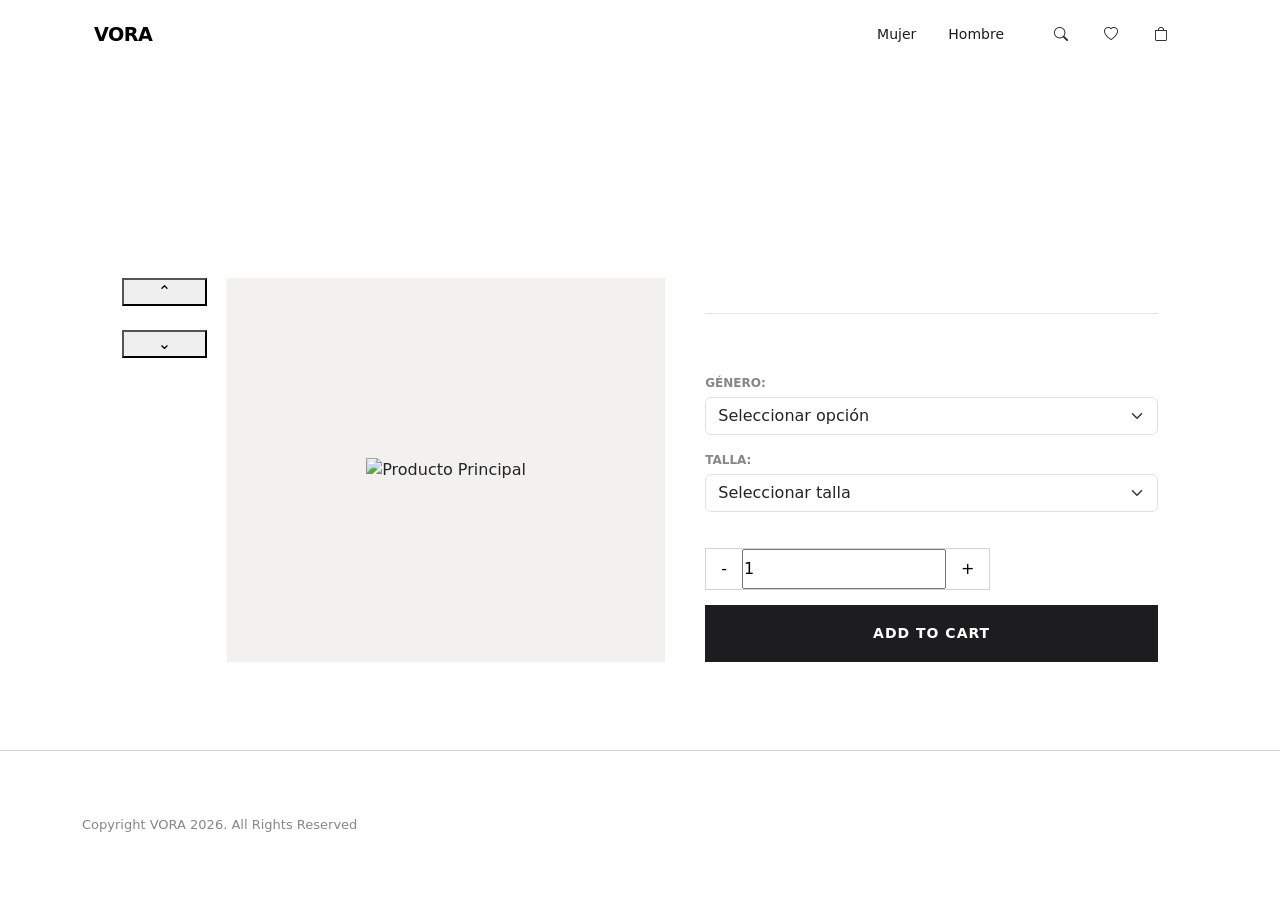
==== shoe-dark.html @ f0bed02d "Update y página de detalles" ====
<!DOCTYPE html>
<html lang="es">
<head>
    <meta charset="UTF-8">
    <meta name="viewport" content="width=device-width, initial-scale=1.0">
    <title>Vora Sport | Detalles</title>
    <link rel="stylesheet" href="style.css">
    <link rel="stylesheet" href="https://cdn.jsdelivr.net/npm/bootstrap-icons@1.11.0/font/bootstrap-icons.css">
    <link href="https://cdn.jsdelivr.net/npm/bootstrap@5.3.3/dist/css/bootstrap.min.css" rel="stylesheet">
</head>

<body>
    <nav class="navbar navbar-expand-lg fixed-top custom-navbar">
        <div class="container px-4">
            <a class="navbar-brand d-flex align-items-center" href="index.html">
                <span class="logo-text">VORA</span>
            </a>
            <div class="collapse navbar-collapse" id="navPrincipal">
                <ul class="navbar-nav ms-auto align-items-center">
                    <li class="nav-item"><a class="nav-link mx-2" href="#">Mujer</a></li>
                    <li class="nav-item"><a class="nav-link mx-2" href="#">Hombre</a></li>
                    <li class="nav-item ms-lg-3">
                        <a class="nav-link px-2" href="#"><i class="bi bi-search"></i></a>
                    </li>
                    <li class="nav-item">
                        <a class="nav-link px-2" href="#"><i class="bi bi-heart"></i></a>
                    </li>
                    <li class="nav-item">
                        <a class="nav-link px-2" href="#"><i class="bi bi-bag"></i></a>
                    </li>
                </ul>
            </div>
        </div>
    </nav>

    <div style="height: 100px;"></div>

    <main class="container my-5">
        <div class="product-details-container">
            <div class="gallery-column">
                <div class="thumbnails">
                    <button class="thumb-arrow up">&#8963;</button>
                    <div id="thumb-list"></div>
                    <button class="thumb-arrow down">&#8964;</button>
                </div>
                <div class="main-image">
                    <img id="detalle-imagen-principal" src="" alt="Producto Principal" class="img-fluid">
                </div>
            </div>

            <div class="info-column">
                <h1 id="detalle-titulo" class="headline-details"></h1>
                <p id="detalle-precio" class="price-details"></p>
                
                <ul id="detalle-specs" class="specs-list"></ul>

                <div class="options-group">
                    <label>Género:</label>
                    <select id="gender" class="form-select mb-3"><option>Seleccionar opción</option></select>
                    
                    <label>Talla:</label>
                    <select id="sizes" class="form-select mb-3"><option>Seleccionar talla</option></select>
                </div>

                <div class="purchase-actions">
                    <div class="quantity-selector">
                        <button class="btn-qty">-</button>
                        <input type="text" value="1" readonly>
                        <button class="btn-qty">+</button>
                    </div>
                    <button class="btn-add-cart">ADD TO CART</button>
                </div>
            </div>
        </div>
    </main>

    <footer class="footer-aura mt-5">
        <div class="container py-4">
            <div class="row">
                <div class="col-12 text-start">
                    <p class="mb-0 copyright-text">Copyright VORA 2026. All Rights Reserved</p>
                </div>
            </div>
        </div>
    </footer>

    <script src="detalles.js"></script>
    <script src="https://cdn.jsdelivr.net/npm/bootstrap@5.3.3/dist/js/bootstrap.bundle.min.js"></script>
</body>
</html>
---- style.css ----
:root {
    /* Fondos VORA (Basados en tu imagen) */
    --bg-main: #EBEAE6;        /* Tono arena/crema principal */
    --bg-card-light: #F2F1EE;  /* Blanco roto */
    --bg-stone: #D6D5D1;       /* Gris piedra cálido */
    --bg-white: #FFFFFF;
    
    /* Textos Estilo Apple/Axel */
    --text-header: #1D1D1F;    /* Negro Apple */
    --text-body: #424245;      /* Gris oscuro */
    --text-muted: #86868B;     /* Gris suave (Copyright) */
    
    /* Acentos */
    --apple-link: #0066CC;
    --btn-blue: #0071E3;
    --btn-select: #8eb2c5;     /* Color azul suave Axel */
    --accent-blue: #5a8ca5;    /* Azul acento para precios */
}

/* --- RESET & BASE --- */
* { 
    margin: 0; 
    padding: 0; 
    box-sizing: border-box; 
    -webkit-font-smoothing: antialiased; 
}

body {
    background-color: var(--bg-main);
    font-family: -apple-system, BlinkMacSystemFont, "SF Pro Display", sans-serif;
    color: var(--text-header);
    padding-top: 90px; 
    overflow-x: hidden;
}

/* --- NAVBAR (ESTILO AXEL + BLUR VORA) --- */
.custom-navbar {
    position: fixed;
    top: 0;
    width: 100%;
    height: 70px;
    background-color: rgba(255, 255, 255, 0.8) !important;
    backdrop-filter: saturate(180%) blur(20px);
    z-index: 9999;
    display: flex;
    align-items: center;
}

.logo-text {
    font-weight: 600;
    letter-spacing: -0.5px;
    font-size: 1.2rem;
    color: #000;
    text-decoration: none;
}

.custom-navbar .nav-link {
    color: var(--text-header) !important;
    font-size: 14px;
    font-weight: 400;
    transition: opacity 0.2s ease;
    margin: 0 10px;
    text-decoration: none;
}

/* --- SECCIÓN DETALLES DE PRODUCTO (NUEVO) --- */
.product-details-container {
    display: grid;
    grid-template-columns: 1.2fr 1fr;
    gap: 40px;
    background: var(--bg-white);
    padding: 40px;
    border-radius: 2px; /* Estilo minimalista */
    margin-top: 20px;
}

/* Galería Izquierda */
.gallery-column {
    display: flex;
    gap: 20px;
}

.thumbnails {
    display: flex;
    flex-direction: column;
    gap: 12px;
    width: 85px;
}

.thumbnails img {
    width: 100%;
    cursor: pointer;
    border: 1px solid transparent;
    background: var(--bg-card-light);
    transition: 0.3s ease;
}

.thumbnails img:hover {
    border-color: var(--accent-blue);
}

.main-image {
    flex-grow: 1;
    background: var(--bg-card-light);
    display: flex;
    align-items: center;
    justify-content: center;
    padding: 20px;
}

.main-image img {
    max-width: 100%;
    height: auto;
}

/* Info Derecha */
.info-column {
    display: flex;
    flex-direction: column;
}

#detalle-titulo {
    font-size: 2.2rem;
    font-weight: 600;
    letter-spacing: -0.02em;
    margin-bottom: 10px;
}

#detalle-precio {
    font-size: 1.4rem;
    color: var(--accent-blue);
    font-weight: 600;
    margin-bottom: 25px;
}

.specs-list {
    list-style: none;
    padding: 20px 0;
    border-top: 1px solid #e5e5e5;
    margin-bottom: 20px;
}

.specs-list li {
    font-size: 14px;
    color: var(--text-body);
    margin-bottom: 10px;
    display: flex;
    align-items: center;
}

.specs-list li::before {
    content: "•";
    color: var(--accent-blue);
    font-weight: bold;
    display: inline-block; 
    width: 1em;
}

/* Selectores y Botones */
.options-group label {
    font-size: 12px;
    text-transform: uppercase;
    font-weight: 600;
    color: var(--text-muted);
    margin-bottom: 5px;
    display: block;
}

.form-select {
    border-radius: 0;
    border: 1px solid #d2d2d7;
    font-size: 14px;
    padding: 10px;
}

.purchase-actions {
    display: flex;
    flex-direction: column;
    gap: 15px;
    margin-top: 20px;
}

.quantity-selector {
    display: flex;
    border: 1px solid #d2d2d7;
    width: fit-content;
}

.btn-qty {
    background: none;
    border: none;
    padding: 8px 15px;
    cursor: pointer;
}

.btn-add-cart {
    background-color: var(--text-header);
    color: var(--bg-white);
    border: none;
    padding: 18px;
    font-weight: 600;
    font-size: 14px;
    letter-spacing: 1px;
    cursor: pointer;
    transition: background 0.3s;
}

.btn-add-cart:hover {
    background-color: var(--text-body);
}

/* --- ELEMENTOS DEL INDEX (CHAPTERS, HERO, GRID) --- */
.chapter-nav { background: var(--bg-white); border-bottom: 1px solid #d2d2d7; padding: 10px 0; }
.chapter-content { display: flex; justify-content: center; overflow-x: auto; }
.chapter-list { display: flex; gap: 30px; list-style: none; padding: 10px 20px; }
.chapter-item { text-align: center; width: 90px; }
.icon-placeholder { width: 60px; height: 60px; background: var(--bg-card-light); border-radius: 50%; margin: 0 auto 8px; }

.hero { padding: 80px 20px; text-align: center; }
.headline-xl { font-size: 56px; font-weight: 700; }

.product-grid {
    display: grid;
    grid-template-columns: repeat(5, 1fr);
    gap: 15px;
    padding: 15px;
}

.product-card {
    background-color: var(--bg-white);
    padding: 20px;
    text-align: center;
    transition: transform 0.4s ease;
}

.product-card:hover { transform: translateY(-5px); }

/* --- FOOTER --- */
.footer-aura {
    background-color: var(--bg-white);
    border-top: 1px solid #d2d2d7;
    padding: 40px 20px;
    margin-top: 50px;
}

.copyright-text { color: var(--text-muted); font-size: 13px; }

/* --- RESPONSIVIDAD --- */
@media (max-width: 991px) {
    .product-details-container { grid-template-columns: 1fr; padding: 20px; }
    .product-grid { grid-template-columns: repeat(2, 1fr); }
}
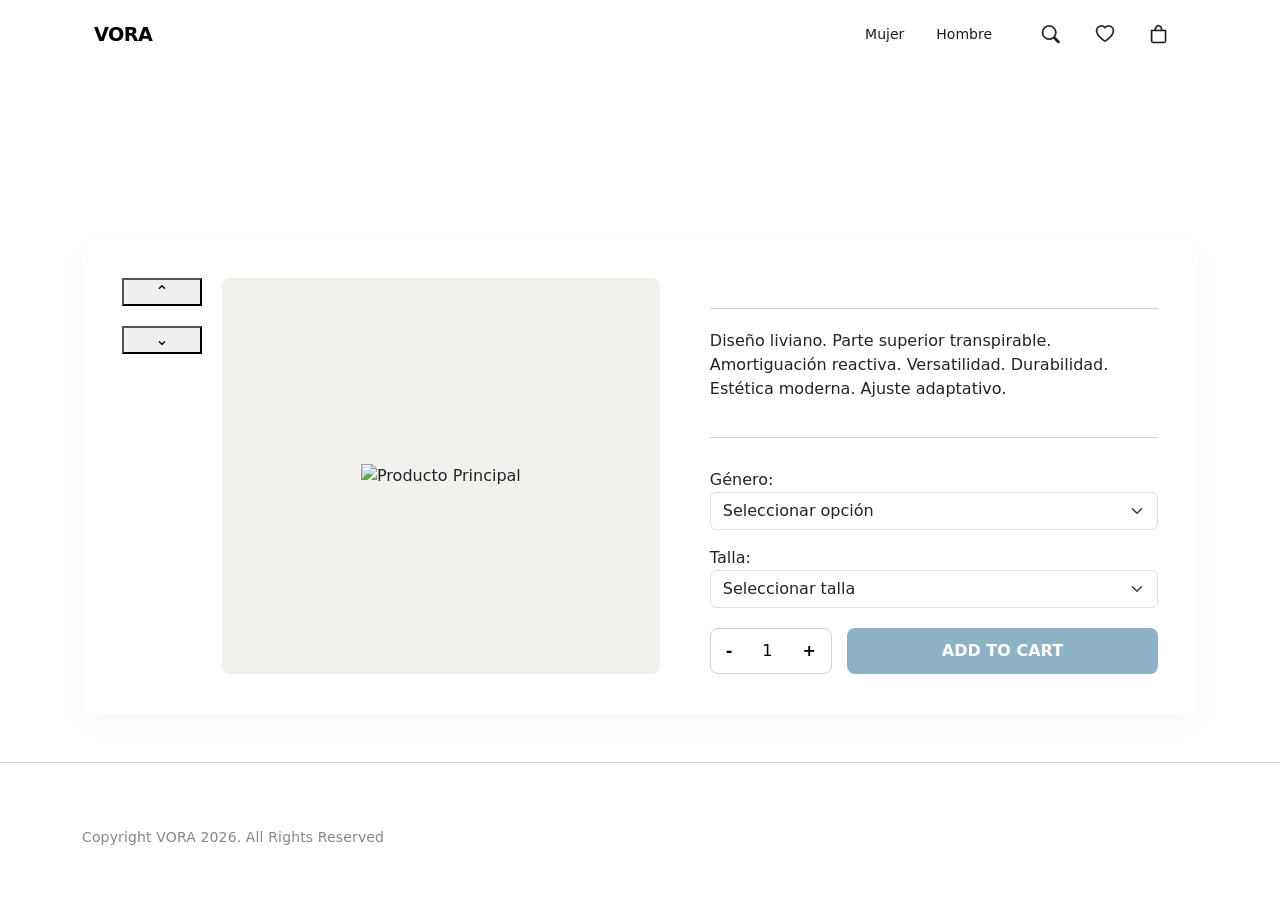
==== commit d7dfbcfc: "Agregó página de detalles" ====
--- a/shoe-dark.html
+++ b/shoe-dark.html
@@ -52,7 +52,16 @@
                 <h1 id="detalle-titulo" class="headline-details"></h1>
                 <p id="detalle-precio" class="price-details"></p>
                 
-                <ul id="detalle-specs" class="specs-list"></ul>
+                <ul id="detalle-specs" class="specs-list">
+
+                    <p>Diseño liviano.
+                        Parte superior transpirable.
+                        Amortiguación reactiva.
+                        Versatilidad.
+                        Durabilidad.
+                        Estética moderna.
+                        Ajuste adaptativo.</p>
+                </ul>
 
                 <div class="options-group">
                     <label>Género:</label>
--- a/style.css
+++ b/style.css
@@ -14,7 +14,6 @@
     --apple-link: #0066CC;
     --btn-blue: #0071E3;
     --btn-select: #8eb2c5;     /* Color azul suave Axel */
-    --accent-blue: #5a8ca5;    /* Azul acento para precios */
 }
 
 /* --- RESET & BASE --- */
@@ -26,10 +25,10 @@
 }
 
 body {
-    background-color: var(--bg-main);
+    background-color: var(--bg-main); /* Fondo orgánico unificado */
     font-family: -apple-system, BlinkMacSystemFont, "SF Pro Display", sans-serif;
     color: var(--text-header);
-    padding-top: 90px; 
+    padding-top: 90px; /* Espacio para la navbar fija de Axel */
     overflow-x: hidden;
 }
 
@@ -39,11 +38,19 @@
     top: 0;
     width: 100%;
     height: 70px;
-    background-color: rgba(255, 255, 255, 0.8) !important;
+     /*background-color: rgba(255, 255, 255, 0.8) !important; /* Blanco con transparencia */
     backdrop-filter: saturate(180%) blur(20px);
+    border-bottom: none !important;
+    box-shadow: none !important;
     z-index: 9999;
     display: flex;
     align-items: center;
+}
+
+.nav-logo {
+    height: 40px; /* Ajusta este valor hasta que se vea como quieres */
+    width: auto;   /* Esto asegura que el ancho sea proporcional */
+    margin-right: 10px; /* Espacio opcional entre el logo y el texto */
 }
 
 .logo-text {
@@ -63,190 +70,446 @@
     text-decoration: none;
 }
 
-/* --- SECCIÓN DETALLES DE PRODUCTO (NUEVO) --- */
-.product-details-container {
-    display: grid;
-    grid-template-columns: 1.2fr 1fr;
-    gap: 40px;
+.custom-navbar .nav-link:hover {
+    opacity: 0.6;
+}
+
+/* Iconos de la Navbar */
+.bi {
+    font-size: 1.1rem;
+    -webkit-text-stroke: 0.5px;
+}
+
+/* --- CHAPTER NAV (CARRUSEL) --- */
+.chapter-nav {
     background: var(--bg-white);
-    padding: 40px;
-    border-radius: 2px; /* Estilo minimalista */
-    margin-top: 20px;
-}
-
-/* Galería Izquierda */
-.gallery-column {
-    display: flex;
-    gap: 20px;
-}
-
-.thumbnails {
-    display: flex;
-    flex-direction: column;
-    gap: 12px;
-    width: 85px;
-}
-
-.thumbnails img {
-    width: 100%;
-    cursor: pointer;
-    border: 1px solid transparent;
+    border-bottom: 1px solid #d2d2d7;
+    padding: 10px 0;
+}
+
+.chapter-content {
+    max-width: 100%;
+    overflow-x: auto;
+    scrollbar-width: none; /* Firefox */
+    display: flex;
+    justify-content: center;
+}
+
+.chapter-content::-webkit-scrollbar { display: none; } /* Chrome/Safari */
+
+.chapter-list {
+    display: flex;
+    gap: 30px;
+    padding: 10px 20px;
+    list-style: none;
+    scroll-snap-type: x mandatory;
+}
+
+.chapter-item {
+    flex: 0 0 auto;
+    scroll-snap-align: center;
+    text-align: center;
+    width: 90px;
+}
+
+.chapter-item a { text-decoration: none; color: var(--text-header); }
+
+.icon-placeholder, .icon-circle {
+    width: 60px;
+    height: 60px;
     background: var(--bg-card-light);
-    transition: 0.3s ease;
-}
-
-.thumbnails img:hover {
-    border-color: var(--accent-blue);
-}
-
-.main-image {
-    flex-grow: 1;
-    background: var(--bg-card-light);
+    border-radius: 50%;
+    margin: 0 auto 8px;
     display: flex;
     align-items: center;
     justify-content: center;
-    padding: 20px;
-}
-
-.main-image img {
-    max-width: 100%;
-    height: auto;
-}
-
-/* Info Derecha */
-.info-column {
-    display: flex;
-    flex-direction: column;
-}
-
-#detalle-titulo {
-    font-size: 2.2rem;
-    font-weight: 600;
-    letter-spacing: -0.02em;
-    margin-bottom: 10px;
-}
-
-#detalle-precio {
-    font-size: 1.4rem;
-    color: var(--accent-blue);
-    font-weight: 600;
-    margin-bottom: 25px;
-}
-
-.specs-list {
-    list-style: none;
-    padding: 20px 0;
-    border-top: 1px solid #e5e5e5;
-    margin-bottom: 20px;
-}
-
-.specs-list li {
-    font-size: 14px;
-    color: var(--text-body);
-    margin-bottom: 10px;
-    display: flex;
-    align-items: center;
-}
-
-.specs-list li::before {
-    content: "•";
-    color: var(--accent-blue);
-    font-weight: bold;
-    display: inline-block; 
-    width: 1em;
-}
-
-/* Selectores y Botones */
-.options-group label {
-    font-size: 12px;
-    text-transform: uppercase;
-    font-weight: 600;
-    color: var(--text-muted);
-    margin-bottom: 5px;
-    display: block;
-}
-
-.form-select {
-    border-radius: 0;
-    border: 1px solid #d2d2d7;
-    font-size: 14px;
-    padding: 10px;
-}
-
-.purchase-actions {
-    display: flex;
-    flex-direction: column;
-    gap: 15px;
-    margin-top: 20px;
-}
-
-.quantity-selector {
-    display: flex;
-    border: 1px solid #d2d2d7;
-    width: fit-content;
-}
-
-.btn-qty {
-    background: none;
-    border: none;
-    padding: 8px 15px;
-    cursor: pointer;
-}
-
-.btn-add-cart {
-    background-color: var(--text-header);
-    color: var(--bg-white);
-    border: none;
-    padding: 18px;
-    font-weight: 600;
-    font-size: 14px;
-    letter-spacing: 1px;
-    cursor: pointer;
-    transition: background 0.3s;
-}
-
-.btn-add-cart:hover {
-    background-color: var(--text-body);
-}
-
-/* --- ELEMENTOS DEL INDEX (CHAPTERS, HERO, GRID) --- */
-.chapter-nav { background: var(--bg-white); border-bottom: 1px solid #d2d2d7; padding: 10px 0; }
-.chapter-content { display: flex; justify-content: center; overflow-x: auto; }
-.chapter-list { display: flex; gap: 30px; list-style: none; padding: 10px 20px; }
-.chapter-item { text-align: center; width: 90px; }
-.icon-placeholder { width: 60px; height: 60px; background: var(--bg-card-light); border-radius: 50%; margin: 0 auto 8px; }
-
-.hero { padding: 80px 20px; text-align: center; }
-.headline-xl { font-size: 56px; font-weight: 700; }
-
+    font-size: 24px;
+    transition: transform 0.2s ease;
+}
+
+.chapter-item:hover .icon-placeholder,
+.chapter-item:hover .icon-circle {
+    transform: scale(1.1);
+}
+
+.chapter-label { font-size: 11px; font-weight: 400; }
+
+/* --- HERO --- */
+.hero {
+    padding: 80px 20px;
+    text-align: center;
+    background-color: var(--bg-main);
+}
+
+.headline-xl { font-size: 56px; font-weight: 700; letter-spacing: -0.015em; }
+.subheadline { font-size: 24px; color: var(--text-body); margin: 10px 0 30px; }
+
+/* --- PRODUCT GRID & CARDS (STOCK DE TENIS) --- */
+/* 1. Mantenemos tu grid pero lo hacemos flexible */
 .product-grid {
     display: grid;
-    grid-template-columns: repeat(5, 1fr);
+    grid-template-columns: repeat(4, 1fr);
     gap: 15px;
     padding: 15px;
-}
-
+    background-color: var(--bg-main);
+}
+
+/* 2. Tu card con el efecto de elevación intacto */
 .product-card {
     background-color: var(--bg-white);
+    border: none;
     padding: 20px;
     text-align: center;
-    transition: transform 0.4s ease;
-}
-
-.product-card:hover { transform: translateY(-5px); }
-
-/* --- FOOTER --- */
+    display: flex;
+    flex-direction: column;
+    height: 100%;
+    transition: transform 0.4s cubic-bezier(0.165, 0.84, 0.44, 1),
+                box-shadow 0.4s cubic-bezier(0.165, 0.84, 0.44, 1);
+    cursor: pointer;
+    position: relative;
+}
+
+.product-card:hover {
+    transform: translateY(-10px);
+    box-shadow: 0 15px 35px rgba(0, 0, 0, 0.08); /* Sombra un poco más marcada para el hover */
+}
+
+/* 3. El contenedor de la imagen */
+.product-image-wrapper {
+    aspect-ratio: 1 / 1;
+    display: flex;
+    align-items: center;
+    justify-content: center;
+    margin-bottom: 15px;
+    background-color: #f9f9f9;
+    border-radius: 4px;
+    overflow: hidden;
+    position: relative; /* Por si decides usar el método absolute después */
+}
+
+/* 4. LA CLAVE: La imagen con transición de opacidad para el JS */
+.product-img {
+    width: 100%;
+    height: 100%;
+    object-fit: contain;
+    transition: opacity 0.3s ease-in-out; /* Esta línea hace que el cambio de JS sea suave */
+    will-change: opacity;
+}
+
+/* 5. Textos y precios */
+.product-title { 
+    font-size: 1.1rem; 
+    font-weight: 500; 
+    color: #333; 
+    margin-bottom: 8px; 
+}
+
+.product-price { 
+    font-size: 1rem; 
+    color: #5a8ca5; 
+    font-weight: 600; 
+    margin-bottom: 15px; 
+}
+
+/* 6. Lista de especificaciones (Opcional por si la usas) */
+.product-specs {
+    list-style: none;
+    padding: 0;
+    margin-bottom: 20px;
+    font-size: 0.85rem;
+    color: #777;
+    flex-grow: 1; /* Esto empuja el botón siempre al fondo de la card */
+}
+
+/* 7. El botón con tu variable de color */
+.btn-select {
+    background-color: var(--btn-select);
+    color: white;
+    border: none;
+    padding: 10px 20px;
+    font-size: 0.8rem;
+    font-weight: bold;
+    letter-spacing: 1px;
+    text-transform: uppercase;
+    cursor: pointer;
+    transition: background-color 0.3s ease, transform 0.2s ease;
+    margin-top: auto; /* Asegura alineación aunque los textos varíen */
+}
+
+.btn-select:hover { 
+    background-color: #7a9eb0;
+    transform: scale(1.02); /* Pequeño feedback al pasar sobre el botón */
+}
+
+/* --- FOOTER AURA (AXEL) --- */
 .footer-aura {
     background-color: var(--bg-white);
     border-top: 1px solid #d2d2d7;
     padding: 40px 20px;
-    margin-top: 50px;
-}
-
-.copyright-text { color: var(--text-muted); font-size: 13px; }
+    text-align: center;
+}
+
+.copyright-text {
+    color: var(--text-muted);
+    font-size: 14px;
+    font-weight: 400;
+    letter-spacing: 0.01em;
+}
 
 /* --- RESPONSIVIDAD --- */
+@media (max-width: 991.98px) {
+    .product-grid { grid-template-columns: repeat(2, 1fr); }
+    .navbar-nav { background-color: white; padding: 20px; text-align: center; }
+}
+
+@media (max-width: 600px) {
+    .product-grid { grid-template-columns: 1fr; }
+    .headline-xl { font-size: 38px; }
+}
+
+/*video centro*/
+.hero-video-container {
+    position: relative; 
+    width: 100%;
+    max-width: 1000px; 
+    margin: 40px auto; 
+    padding: 0 15px;
+}
+
+.hero-video {
+    width: 100%;
+    height: auto;
+    display: block;
+    border-radius: 12px; 
+    box-shadow: 0 10px 30px rgba(0,0,0,0.05); 
+    object-fit: cover;
+}
+
+.video-overlay-text {
+    position: absolute;
+    bottom: 6%; 
+    left: 50%;
+    transform: translateX(-50%);
+    text-align: center;
+    color: white;
+    width: 80%;
+    padding: 15px;
+    backdrop-filter: none;
+}
+
+.video-overlay-text h1 {
+    font-size: 2.5rem;
+    font-weight: 700;
+    letter-spacing: -1px; 
+    margin-bottom: 10px;
+    color: #ffffff;
+}
+
+.video-overlay-text p {
+    font-size: 2.1rem;
+    color: #ffffff;
+    margin-bottom: 20px;
+}
+
+.links {
+    display: flex;
+    justify-content: center;
+    gap: 20px;
+}
+
+.btn-link {
+    font-size: 1.1rem;
+    color: #ffffff;
+    text-decoration: none;
+    font-weight: 500;
+    transition: color 0.2s ease;
+}
+
+.btn-link:hover {
+    color: #004499;
+    text-decoration: underline;
+}
+
+/* Sección envío y contacto */
+
+/* Color gris claro de fondo para la sección*/
+.services-section {
+    background-color: var(--bg-main);
+}
+
+/* Color de los íconos */
+.services-section .bi {
+    color: #1d1d1f;
+}
+
+/* Títulos y textos */
+.services-section h3 {
+    color: #1d1d1f;
+}
+
+.services-section p {
+    line-height: 1.5;
+    max-width: 280px; /* Limitamos el ancho del texto para que se vea centrado y ordenado */
+    margin-left: auto;
+    margin-right: auto;
+}
+
+/* Estilo del enlace (Link) */
+.custom-link {
+    color: #0066cc;
+    font-size: 14px;
+}
+
+.custom-link:hover {
+    text-decoration: underline !important;
+}
+
+/* ==========================================================================
+   ESTILOS PARA LA PÁGINA DE DETALLES (shoe-dark.html)
+   ========================================================================== */
+
+/* Contenedor principal de detalles */
+.product-details-container {
+    display: grid;
+    grid-template-columns: 1.2fr 1fr;
+    gap: 50px;
+    background: var(--bg-white);
+    padding: 40px;
+    border-radius: 12px;
+    box-shadow: 0 10px 30px rgba(0,0,0,0.03);
+}
+
+/* Galería de imágenes */
+.gallery-column {
+    display: flex;
+    gap: 20px;
+}
+
+.thumbnails {
+    display: flex;
+    flex-direction: column;
+    gap: 10px;
+    width: 80px;
+}
+
+#thumb-list img {
+    width: 100%;
+    aspect-ratio: 1;
+    object-fit: cover;
+    cursor: pointer;
+    border: 1px solid transparent;
+    border-radius: 4px;
+    background: var(--bg-card-light);
+    transition: 0.2s;
+}
+
+#thumb-list img:hover {
+    border-color: var(--accent-blue);
+}
+
+.main-image {
+    flex-grow: 1;
+    background: var(--bg-card-light);
+    border-radius: 8px;
+    display: flex;
+    align-items: center;
+    justify-content: center;
+    padding: 20px;
+}
+
+/* Columna de información */
+.headline-details {
+    font-size: 2.5rem;
+    font-weight: 700;
+    margin-bottom: 10px;
+    color: var(--text-header);
+}
+
+.price-details {
+    font-size: 1.5rem;
+    color: var(--accent-blue);
+    font-weight: 600;
+    margin-bottom: 30px;
+}
+
+.specs-list {
+    list-style: none;
+    padding: 20px 0;
+    border-top: 1px solid #d2d2d7;
+    border-bottom: 1px solid #d2d2d7;
+    margin-bottom: 30px;
+}
+
+.specs-list li {
+    font-size: 0.95rem;
+    color: var(--text-body);
+    margin-bottom: 8px;
+    display: flex;
+    align-items: center;
+}
+
+.specs-list li::before {
+    content: "•";
+    color: var(--btn-select);
+    font-weight: bold;
+    margin-right: 10px;
+}
+
+/* Botones y Selectores */
+.purchase-actions {
+    display: flex;
+    gap: 15px;
+    margin-top: 20px;
+}
+
+.quantity-selector {
+    display: flex;
+    border: 1px solid #d2d2d7;
+    border-radius: 8px;
+    overflow: hidden;
+}
+
+.btn-qty {
+    background: none;
+    border: none;
+    padding: 10px 15px;
+    cursor: pointer;
+    font-weight: bold;
+}
+
+.quantity-selector input {
+    width: 40px;
+    text-align: center;
+    border: none;
+    background: none;
+}
+
+.btn-add-cart {
+    flex-grow: 1;
+    background-color: var(--btn-select);
+    color: white;
+    border: none;
+    border-radius: 8px;
+    font-weight: 600;
+    transition: 0.3s;
+}
+
+.btn-add-cart:hover {
+    background-color: #7a9eb0;
+}
+
+/* Responsividad para la página de detalles */
 @media (max-width: 991px) {
-    .product-details-container { grid-template-columns: 1fr; padding: 20px; }
-    .product-grid { grid-template-columns: repeat(2, 1fr); }
+    .product-details-container {
+        grid-template-columns: 1fr;
+        padding: 20px;
+    }
+    .gallery-column {
+        flex-direction: column-reverse;
+    }
+    .thumbnails {
+        flex-direction: row;
+        width: 100%;
+        overflow-x: auto;
+    }
 }
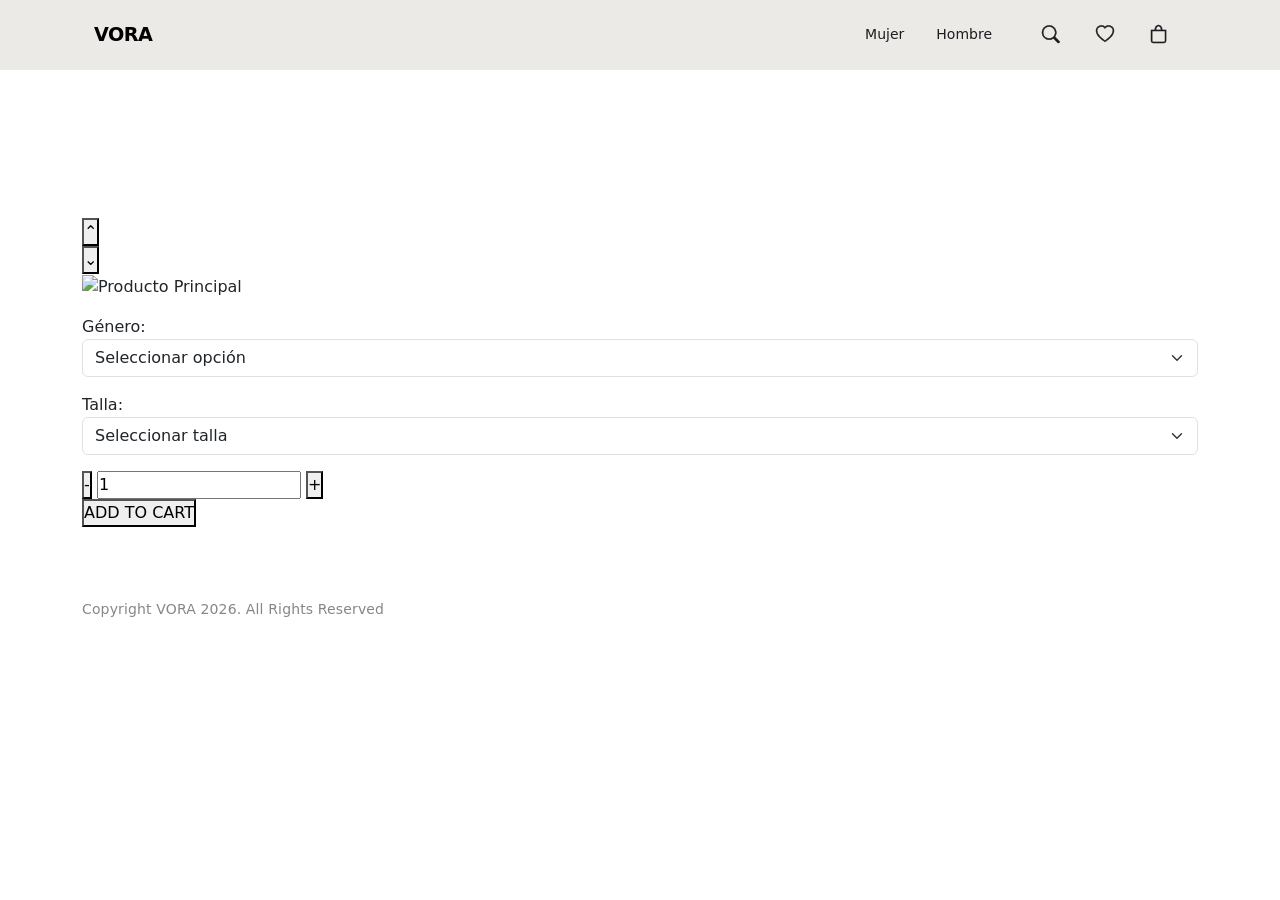
==== commit 32d265e5: "Revertí a una versión previa" ====
--- a/shoe-dark.html
+++ b/shoe-dark.html
@@ -52,16 +52,7 @@
                 <h1 id="detalle-titulo" class="headline-details"></h1>
                 <p id="detalle-precio" class="price-details"></p>
                 
-                <ul id="detalle-specs" class="specs-list">
-
-                    <p>Diseño liviano.
-                        Parte superior transpirable.
-                        Amortiguación reactiva.
-                        Versatilidad.
-                        Durabilidad.
-                        Estética moderna.
-                        Ajuste adaptativo.</p>
-                </ul>
+                <ul id="detalle-specs" class="specs-list"></ul>
 
                 <div class="options-group">
                     <label>Género:</label>
--- a/style.css
+++ b/style.css
@@ -28,7 +28,7 @@
     background-color: var(--bg-main); /* Fondo orgánico unificado */
     font-family: -apple-system, BlinkMacSystemFont, "SF Pro Display", sans-serif;
     color: var(--text-header);
-    padding-top: 90px; /* Espacio para la navbar fija de Axel */
+    padding-top: 70px; /* Espacio para la navbar fija de Axel */
     overflow-x: hidden;
 }
 
@@ -38,7 +38,7 @@
     top: 0;
     width: 100%;
     height: 70px;
-     /*background-color: rgba(255, 255, 255, 0.8) !important; /* Blanco con transparencia */
+    background-color: var(--bg-main);
     backdrop-filter: saturate(180%) blur(20px);
     border-bottom: none !important;
     box-shadow: none !important;
@@ -82,9 +82,9 @@
 
 /* --- CHAPTER NAV (CARRUSEL) --- */
 .chapter-nav {
-    background: var(--bg-white);
-    border-bottom: 1px solid #d2d2d7;
-    padding: 10px 0;
+    background: var(--bg-main);/*var(--bg-white);*/
+    /*border-bottom: 1px solid #d2d2d7;*/
+    /*padding: 0px 0;*/
 }
 
 .chapter-content {
@@ -100,7 +100,7 @@
 .chapter-list {
     display: flex;
     gap: 30px;
-    padding: 10px 20px;
+    padding: 0px 20px;
     list-style: none;
     scroll-snap-type: x mandatory;
 }
@@ -244,8 +244,8 @@
 /* --- FOOTER AURA (AXEL) --- */
 .footer-aura {
     background-color: var(--bg-white);
-    border-top: 1px solid #d2d2d7;
-    padding: 40px 20px;
+    /*border-top: 1px solid #d2d2d7;*/
+    padding: 0px 20px;
     text-align: center;
 }
 
@@ -363,153 +363,4 @@
 .custom-link:hover {
     text-decoration: underline !important;
 }
-
-/* ==========================================================================
-   ESTILOS PARA LA PÁGINA DE DETALLES (shoe-dark.html)
-   ========================================================================== */
-
-/* Contenedor principal de detalles */
-.product-details-container {
-    display: grid;
-    grid-template-columns: 1.2fr 1fr;
-    gap: 50px;
-    background: var(--bg-white);
-    padding: 40px;
-    border-radius: 12px;
-    box-shadow: 0 10px 30px rgba(0,0,0,0.03);
-}
-
-/* Galería de imágenes */
-.gallery-column {
-    display: flex;
-    gap: 20px;
-}
-
-.thumbnails {
-    display: flex;
-    flex-direction: column;
-    gap: 10px;
-    width: 80px;
-}
-
-#thumb-list img {
-    width: 100%;
-    aspect-ratio: 1;
-    object-fit: cover;
-    cursor: pointer;
-    border: 1px solid transparent;
-    border-radius: 4px;
-    background: var(--bg-card-light);
-    transition: 0.2s;
-}
-
-#thumb-list img:hover {
-    border-color: var(--accent-blue);
-}
-
-.main-image {
-    flex-grow: 1;
-    background: var(--bg-card-light);
-    border-radius: 8px;
-    display: flex;
-    align-items: center;
-    justify-content: center;
-    padding: 20px;
-}
-
-/* Columna de información */
-.headline-details {
-    font-size: 2.5rem;
-    font-weight: 700;
-    margin-bottom: 10px;
-    color: var(--text-header);
-}
-
-.price-details {
-    font-size: 1.5rem;
-    color: var(--accent-blue);
-    font-weight: 600;
-    margin-bottom: 30px;
-}
-
-.specs-list {
-    list-style: none;
-    padding: 20px 0;
-    border-top: 1px solid #d2d2d7;
-    border-bottom: 1px solid #d2d2d7;
-    margin-bottom: 30px;
-}
-
-.specs-list li {
-    font-size: 0.95rem;
-    color: var(--text-body);
-    margin-bottom: 8px;
-    display: flex;
-    align-items: center;
-}
-
-.specs-list li::before {
-    content: "•";
-    color: var(--btn-select);
-    font-weight: bold;
-    margin-right: 10px;
-}
-
-/* Botones y Selectores */
-.purchase-actions {
-    display: flex;
-    gap: 15px;
-    margin-top: 20px;
-}
-
-.quantity-selector {
-    display: flex;
-    border: 1px solid #d2d2d7;
-    border-radius: 8px;
-    overflow: hidden;
-}
-
-.btn-qty {
-    background: none;
-    border: none;
-    padding: 10px 15px;
-    cursor: pointer;
-    font-weight: bold;
-}
-
-.quantity-selector input {
-    width: 40px;
-    text-align: center;
-    border: none;
-    background: none;
-}
-
-.btn-add-cart {
-    flex-grow: 1;
-    background-color: var(--btn-select);
-    color: white;
-    border: none;
-    border-radius: 8px;
-    font-weight: 600;
-    transition: 0.3s;
-}
-
-.btn-add-cart:hover {
-    background-color: #7a9eb0;
-}
-
-/* Responsividad para la página de detalles */
-@media (max-width: 991px) {
-    .product-details-container {
-        grid-template-columns: 1fr;
-        padding: 20px;
-    }
-    .gallery-column {
-        flex-direction: column-reverse;
-    }
-    .thumbnails {
-        flex-direction: row;
-        width: 100%;
-        overflow-x: auto;
-    }
-}+/* Sección envío y contacto*/
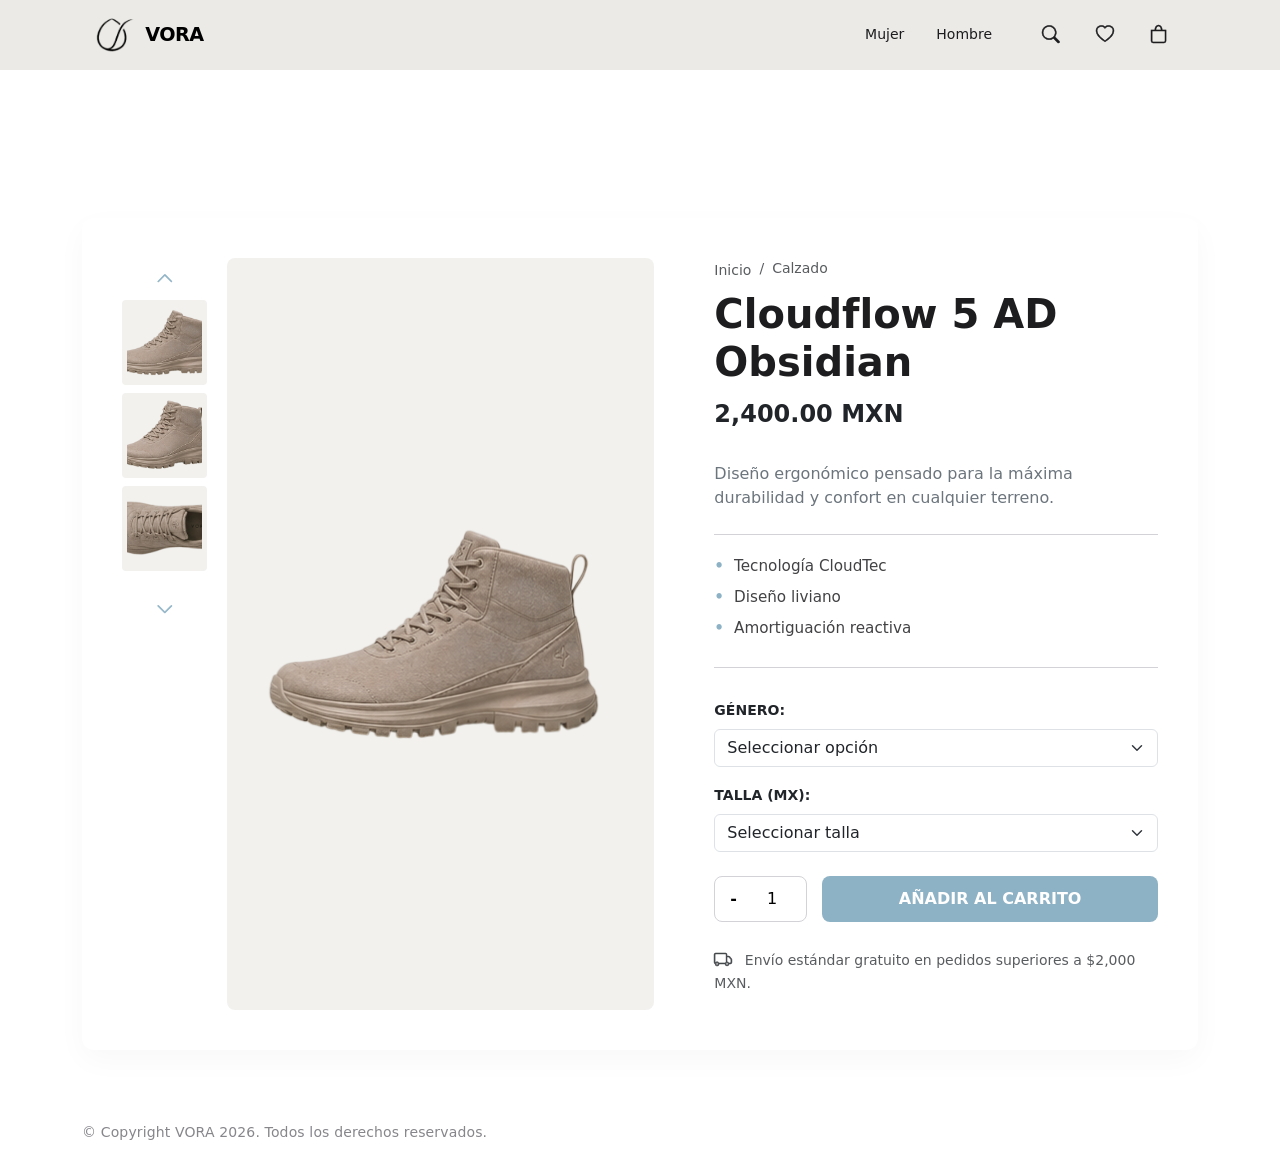
==== commit 186808c6: "Ajustes finales página de detalles" ====
--- a/shoe-dark.html
+++ b/shoe-dark.html
@@ -3,18 +3,25 @@
 <head>
     <meta charset="UTF-8">
     <meta name="viewport" content="width=device-width, initial-scale=1.0">
-    <title>Vora Sport | Detalles</title>
+    <title>Vora Sport | Detalles de Producto</title>
     <link rel="stylesheet" href="style.css">
     <link rel="stylesheet" href="https://cdn.jsdelivr.net/npm/bootstrap-icons@1.11.0/font/bootstrap-icons.css">
     <link href="https://cdn.jsdelivr.net/npm/bootstrap@5.3.3/dist/css/bootstrap.min.css" rel="stylesheet">
 </head>
 
-<body>
+<body id="page-details"> 
     <nav class="navbar navbar-expand-lg fixed-top custom-navbar">
         <div class="container px-4">
             <a class="navbar-brand d-flex align-items-center" href="index.html">
+                <img src="./Stock/logo.png" class="nav-logo" alt="Logo VORA">
                 <span class="logo-text">VORA</span>
+                
             </a>
+
+            </a>
+            <button class="navbar-toggler" type="button" data-bs-toggle="collapse" data-bs-target="#navPrincipal">
+                <span class="navbar-toggler-icon"></span>
+            </button>
             <div class="collapse navbar-collapse" id="navPrincipal">
                 <ul class="navbar-nav ms-auto align-items-center">
                     <li class="nav-item"><a class="nav-link mx-2" href="#">Mujer</a></li>
@@ -39,36 +46,69 @@
         <div class="product-details-container">
             <div class="gallery-column">
                 <div class="thumbnails">
-                    <button class="thumb-arrow up">&#8963;</button>
+                    <button class="thumb-arrow up" id="prevBtn" title="Anterior">
+                        <i class="bi bi-chevron-up"></i>
+                    </button>
+                    
                     <div id="thumb-list"></div>
-                    <button class="thumb-arrow down">&#8964;</button>
+                    
+                    <button class="thumb-arrow down" id="nextBtn" title="Siguiente">
+                        <i class="bi bi-chevron-down"></i>
+                    </button>
                 </div>
+                
                 <div class="main-image">
-                    <img id="detalle-imagen-principal" src="" alt="Producto Principal" class="img-fluid">
+                    <img id="detalle-imagen-principal" src="Stock/bota cafe 1.png" alt="Producto Principal" class="img-fluid">
                 </div>
             </div>
 
             <div class="info-column">
-                <h1 id="detalle-titulo" class="headline-details"></h1>
+                <nav aria-label="breadcrumb">
+                    <ol class="breadcrumb mb-2">
+                        <li class="breadcrumb-item"><a href="index.html" class="text-decoration-none text-muted small">Inicio</a></li>
+                        <li class="breadcrumb-item active small" aria-current="page">Calzado</li>
+                    </ol>
+                </nav>
+
+                <h1 id="detalle-titulo" class="headline-details">Cargando producto...</h1>
                 <p id="detalle-precio" class="price-details"></p>
                 
-                <ul id="detalle-specs" class="specs-list"></ul>
+                <div class="description-text mb-4">
+                    <p class="text-secondary">Diseño ergonómico pensado para la máxima durabilidad y confort en cualquier terreno.</p>
+                </div>
+
+                <ul id="detalle-specs" class="specs-list">
+                    </ul>
 
                 <div class="options-group">
-                    <label>Género:</label>
-                    <select id="gender" class="form-select mb-3"><option>Seleccionar opción</option></select>
+                    <label class="form-label small fw-bold text-uppercase">Género:</label>
+                    <select id="gender" class="form-select mb-3">
+                        <option selected disabled>Seleccionar opción</option>
+                        <option value="hombre">Hombre</option>
+                        <option value="mujer">Mujer</option>
+                    </select>
                     
-                    <label>Talla:</label>
-                    <select id="sizes" class="form-select mb-3"><option>Seleccionar talla</option></select>
+                    <label class="form-label small fw-bold text-uppercase">Talla (MX):</label>
+                    <select id="sizes" class="form-select mb-3">
+                        <option selected disabled>Seleccionar talla</option>
+                        <option>25</option>
+                        <option>26</option>
+                        <option>27</option>
+                        <option>28</option>
+                    </select>
                 </div>
 
-                <div class="purchase-actions">
+                <div class="purchase-actions mt-4">
                     <div class="quantity-selector">
-                        <button class="btn-qty">-</button>
-                        <input type="text" value="1" readonly>
-                        <button class="btn-qty">+</button>
+                        <button class="btn-qty" type="button" id="minus-btn">-</button>
+                        <input type="text" value="1" readonly id="qty-input">
+                        <button class="btn-qty" type="button" id="plus-btn">+</button>
                     </div>
-                    <button class="btn-add-cart">ADD TO CART</button>
+                    <button class="btn-add-cart w-100">AÑADIR AL CARRITO</button>
+                </div>
+                
+                <div class="delivery-info mt-4">
+                    <p class="small text-muted"><i class="bi bi-truck me-2"></i> Envío estándar gratuito en pedidos superiores a $2,000 MXN.</p>
                 </div>
             </div>
         </div>
@@ -76,15 +116,15 @@
 
     <footer class="footer-aura mt-5">
         <div class="container py-4">
-            <div class="row">
-                <div class="col-12 text-start">
-                    <p class="mb-0 copyright-text">Copyright VORA 2026. All Rights Reserved</p>
+            <div class="row align-items-center">
+                <div class="col-md-6 text-center text-md-start">
+                    <p class="mb-0 copyright-text">© Copyright VORA 2026. Todos los derechos reservados.</p>
                 </div>
             </div>
         </div>
     </footer>
 
-    <script src="detalles.js"></script>
+    <script src="script.js"></script>
     <script src="https://cdn.jsdelivr.net/npm/bootstrap@5.3.3/dist/js/bootstrap.bundle.min.js"></script>
 </body>
 </html>
--- a/style.css
+++ b/style.css
@@ -364,3 +364,198 @@
     text-decoration: underline !important;
 }
 /* Sección envío y contacto*/
+
+
+/* ==========================================================================
+   ESTILOS PARA LA PÁGINA DE DETALLES (shoe-dark.html)
+   ========================================================================== */
+/* Contenedor principal de detalles */
+.product-details-container {
+    display: grid;
+    grid-template-columns: 1.2fr 1fr;
+    gap: 50px;
+    background: var(--bg-white);
+    padding: 40px;
+    border-radius: 12px;
+    box-shadow: 0 10px 30px rgba(0,0,0,0.03);
+}
+/* Galería de imágenes */
+.gallery-column {
+    display: flex;
+    gap: 20px;
+}
+.thumbnails {
+    display: flex;
+    flex-direction: column;
+    gap: 10px;
+    width: 80px;
+}
+#thumb-list img {
+    width: 100%;
+    aspect-ratio: 1;
+    object-fit: cover;
+    cursor: pointer;
+    border: 1px solid transparent;
+    border-radius: 4px;
+    background: var(--bg-card-light);
+    transition: 0.2s;
+}
+#thumb-list img:hover {
+    border-color: var(--accent-blue);
+}
+.main-image {
+    flex-grow: 1;
+    background: var(--bg-card-light);
+    border-radius: 8px;
+    display: flex;
+    align-items: center;
+    justify-content: center;
+    padding: 20px;
+}
+/* Columna de información */
+.headline-details {
+    font-size: 2.5rem;
+    font-weight: 700;
+    margin-bottom: 10px;
+    color: var(--text-header);
+}
+.price-details {
+    font-size: 1.5rem;
+    color: var(--accent-blue);
+    font-weight: 600;
+    margin-bottom: 30px;
+}
+.specs-list {
+    list-style: none;
+    padding: 20px 0;
+    border-top: 1px solid #d2d2d7;
+    border-bottom: 1px solid #d2d2d7;
+    margin-bottom: 30px;
+}
+.specs-list li {
+    font-size: 0.95rem;
+    color: var(--text-body);
+    margin-bottom: 8px;
+    display: flex;
+    align-items: center;
+}
+.specs-list li::before {
+    content: "•";
+    color: var(--btn-select);
+    font-weight: bold;
+    margin-right: 10px;
+}
+/* Botones y Selectores */
+.purchase-actions {
+    display: flex;
+    gap: 15px;
+    margin-top: 20px;
+}
+.quantity-selector {
+    display: flex;
+    border: 1px solid #d2d2d7;
+    border-radius: 8px;
+    overflow: hidden;
+}
+.btn-qty {
+    background: none;
+    border: none;
+    padding: 10px 15px;
+    cursor: pointer;
+    font-weight: bold;
+}
+.quantity-selector input {
+    width: 40px;
+    text-align: center;
+    border: none;
+    background: none;
+}
+.btn-add-cart {
+    flex-grow: 1;
+    background-color: var(--btn-select);
+    color: white;
+    border: none;
+    border-radius: 8px;
+    font-weight: 600;
+    transition: 0.3s;
+}
+.btn-add-cart:hover {
+    background-color: #7a9eb0;
+}
+/* Responsividad para la página de detalles */
+@media (max-width: 991px) {
+    .product-details-container {
+        grid-template-columns: 1fr;
+        padding: 20px;
+    }
+    .gallery-column {
+        flex-direction: column-reverse;
+    }
+    .thumbnails {
+        flex-direction: row;
+        width: 100%;
+        overflow-x: auto;
+    }
+}
+    .product-details-container { grid-template-columns: 1fr; padding: 20px; }
+    .product-grid { grid-template-columns: repeat(2, 1fr); }
+
+    #detalle-imagen-principal {
+    transition: opacity 0.3s ease-in-out;
+}
+
+.thumbnails {
+    display: flex;
+    flex-direction: column;
+    align-items: center;
+}
+
+.thumb-arrow {
+    background: none;
+    border: none;
+    font-size: 2rem;
+    color: var(--btn-select);
+    cursor: pointer;
+    line-height: 1;
+}
+
+.thumb-arrow:hover {
+    color: var(--text-header);
+}
+/* --- ESTILOS EXCLUSIVOS PARA SHOE-DARK --- */
+
+#page-details .product-details-container {
+    display: grid;
+    grid-template-columns: 1.2fr 1fr;
+    gap: 60px;
+    background: var(--bg-white);
+    padding: 40px;
+    margin-top: 20px;
+}
+
+#page-details .gallery-column {
+    display: flex;
+    flex-direction: row; /* Miniaturas a la izquierda de la imagen grande */
+    gap: 20px;
+}
+
+#page-details .thumbnails {
+    display: flex;
+    flex-direction: column;
+    gap: 10px;
+    width: 85px;
+}
+
+#page-details .main-image {
+    flex-grow: 1;
+    background: var(--bg-card-light);
+    display: flex;
+    align-items: center;
+    justify-content: center;
+    padding: 20px;
+}
+
+/* Si quieres cambiar algo del body solo en esta página */
+#page-details {
+    background-color: #ffffff; /* Por ejemplo, fondo blanco puro solo aquí */
+}
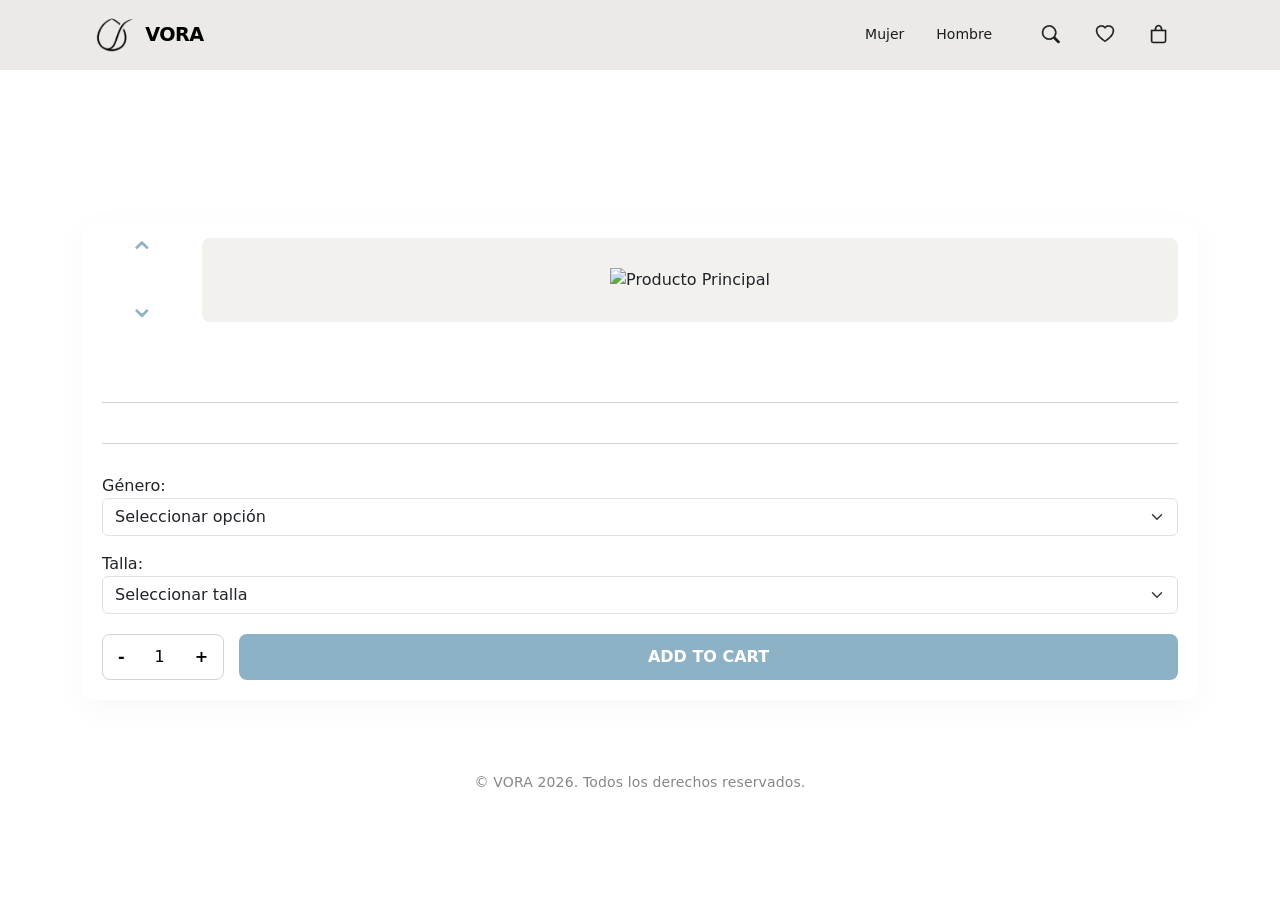
==== commit b4dd21b0: "Incluí navbar y footer en shoe-dark.html" ====
--- a/shoe-dark.html
+++ b/shoe-dark.html
@@ -3,42 +3,54 @@
 <head>
     <meta charset="UTF-8">
     <meta name="viewport" content="width=device-width, initial-scale=1.0">
-    <title>Vora Sport | Detalles de Producto</title>
+    <title>Vora Sport | Detalles</title>
     <link rel="stylesheet" href="style.css">
     <link rel="stylesheet" href="https://cdn.jsdelivr.net/npm/bootstrap-icons@1.11.0/font/bootstrap-icons.css">
     <link href="https://cdn.jsdelivr.net/npm/bootstrap@5.3.3/dist/css/bootstrap.min.css" rel="stylesheet">
 </head>
 
-<body id="page-details"> 
+<body>
+    <!-- NAV BAR AXEL -->
     <nav class="navbar navbar-expand-lg fixed-top custom-navbar">
         <div class="container px-4">
-            <a class="navbar-brand d-flex align-items-center" href="index.html">
+            <a class="navbar-brand d-flex align-items-center" href="./index.html">
                 <img src="./Stock/logo.png" class="nav-logo" alt="Logo VORA">
                 <span class="logo-text">VORA</span>
-                
             </a>
 
-            </a>
-            <button class="navbar-toggler" type="button" data-bs-toggle="collapse" data-bs-target="#navPrincipal">
+            <button class="navbar-toggler border-0" type="button" data-bs-toggle="collapse" data-bs-target="#navPrincipal" aria-controls="navPrincipal" aria-expanded="false" aria-label="Toggle navigation">
                 <span class="navbar-toggler-icon"></span>
             </button>
+
             <div class="collapse navbar-collapse" id="navPrincipal">
                 <ul class="navbar-nav ms-auto align-items-center">
-                    <li class="nav-item"><a class="nav-link mx-2" href="#">Mujer</a></li>
-                    <li class="nav-item"><a class="nav-link mx-2" href="#">Hombre</a></li>
-                    <li class="nav-item ms-lg-3">
-                        <a class="nav-link px-2" href="#"><i class="bi bi-search"></i></a>
+                    <li class="nav-item">
+                        <a class="nav-link mx-2" href="#">Mujer</a>
                     </li>
                     <li class="nav-item">
-                        <a class="nav-link px-2" href="#"><i class="bi bi-heart"></i></a>
+                        <a class="nav-link mx-2" href="#">Hombre</a>
+                    </li>
+
+                    <li class="nav-item ms-lg-3">
+                        <a class="nav-link px-2" href="#" title="Buscar">
+                            <i class="bi bi-search"></i>
+                        </a>
                     </li>
                     <li class="nav-item">
-                        <a class="nav-link px-2" href="#"><i class="bi bi-bag"></i></a>
+                        <a class="nav-link px-2" href="#" title="Favoritos">
+                            <i class="bi bi-heart"></i>
+                        </a>
+                    </li>
+                    <li class="nav-item">
+                        <a class="nav-link px-2" href="#" title="Carrito">
+                            <i class="bi bi-bag"></i>
+                        </a>
                     </li>
                 </ul>
             </div>
         </div>
     </nav>
+    <!-- NAVBAR AXEL -->
 
     <div style="height: 100px;"></div>
 
@@ -46,85 +58,54 @@
         <div class="product-details-container">
             <div class="gallery-column">
                 <div class="thumbnails">
-                    <button class="thumb-arrow up" id="prevBtn" title="Anterior">
-                        <i class="bi bi-chevron-up"></i>
-                    </button>
-                    
+                    <button class="thumb-arrow up">&#8963;</button>
                     <div id="thumb-list"></div>
-                    
-                    <button class="thumb-arrow down" id="nextBtn" title="Siguiente">
-                        <i class="bi bi-chevron-down"></i>
-                    </button>
+                    <button class="thumb-arrow down">&#8964;</button>
                 </div>
-                
                 <div class="main-image">
-                    <img id="detalle-imagen-principal" src="Stock/bota cafe 1.png" alt="Producto Principal" class="img-fluid">
+                    <img id="detalle-imagen-principal" src="" alt="Producto Principal" class="img-fluid">
                 </div>
             </div>
 
             <div class="info-column">
-                <nav aria-label="breadcrumb">
-                    <ol class="breadcrumb mb-2">
-                        <li class="breadcrumb-item"><a href="index.html" class="text-decoration-none text-muted small">Inicio</a></li>
-                        <li class="breadcrumb-item active small" aria-current="page">Calzado</li>
-                    </ol>
-                </nav>
-
-                <h1 id="detalle-titulo" class="headline-details">Cargando producto...</h1>
+                <h1 id="detalle-titulo" class="headline-details"></h1>
                 <p id="detalle-precio" class="price-details"></p>
                 
-                <div class="description-text mb-4">
-                    <p class="text-secondary">Diseño ergonómico pensado para la máxima durabilidad y confort en cualquier terreno.</p>
+                <ul id="detalle-specs" class="specs-list"></ul>
+
+                <div class="options-group">
+                    <label>Género:</label>
+                    <select id="gender" class="form-select mb-3"><option>Seleccionar opción</option></select>
+                    
+                    <label>Talla:</label>
+                    <select id="sizes" class="form-select mb-3"><option>Seleccionar talla</option></select>
                 </div>
 
-                <ul id="detalle-specs" class="specs-list">
-                    </ul>
-
-                <div class="options-group">
-                    <label class="form-label small fw-bold text-uppercase">Género:</label>
-                    <select id="gender" class="form-select mb-3">
-                        <option selected disabled>Seleccionar opción</option>
-                        <option value="hombre">Hombre</option>
-                        <option value="mujer">Mujer</option>
-                    </select>
-                    
-                    <label class="form-label small fw-bold text-uppercase">Talla (MX):</label>
-                    <select id="sizes" class="form-select mb-3">
-                        <option selected disabled>Seleccionar talla</option>
-                        <option>25</option>
-                        <option>26</option>
-                        <option>27</option>
-                        <option>28</option>
-                    </select>
-                </div>
-
-                <div class="purchase-actions mt-4">
+                <div class="purchase-actions">
                     <div class="quantity-selector">
-                        <button class="btn-qty" type="button" id="minus-btn">-</button>
-                        <input type="text" value="1" readonly id="qty-input">
-                        <button class="btn-qty" type="button" id="plus-btn">+</button>
+                        <button class="btn-qty">-</button>
+                        <input type="text" value="1" readonly>
+                        <button class="btn-qty">+</button>
                     </div>
-                    <button class="btn-add-cart w-100">AÑADIR AL CARRITO</button>
-                </div>
-                
-                <div class="delivery-info mt-4">
-                    <p class="small text-muted"><i class="bi bi-truck me-2"></i> Envío estándar gratuito en pedidos superiores a $2,000 MXN.</p>
+                    <button class="btn-add-cart">ADD TO CART</button>
                 </div>
             </div>
         </div>
     </main>
 
-    <footer class="footer-aura mt-5">
+    <!-- FOOTER AXEL -->
+    <footer class="footer-aura mt-2">
         <div class="container py-4">
-            <div class="row align-items-center">
-                <div class="col-md-6 text-center text-md-start">
-                    <p class="mb-0 copyright-text">© Copyright VORA 2026. Todos los derechos reservados.</p>
+            <div class="row">
+                <div class="col-12 text-center">
+                    <p class="mb-0 copyright-text">© VORA 2026. Todos los derechos reservados.</p>
                 </div>
             </div>
         </div>
     </footer>
+    <!-- FOOTER AXEL -->
 
-    <script src="script.js"></script>
+    <script src="detalles.js"></script>
     <script src="https://cdn.jsdelivr.net/npm/bootstrap@5.3.3/dist/js/bootstrap.bundle.min.js"></script>
 </body>
 </html>
